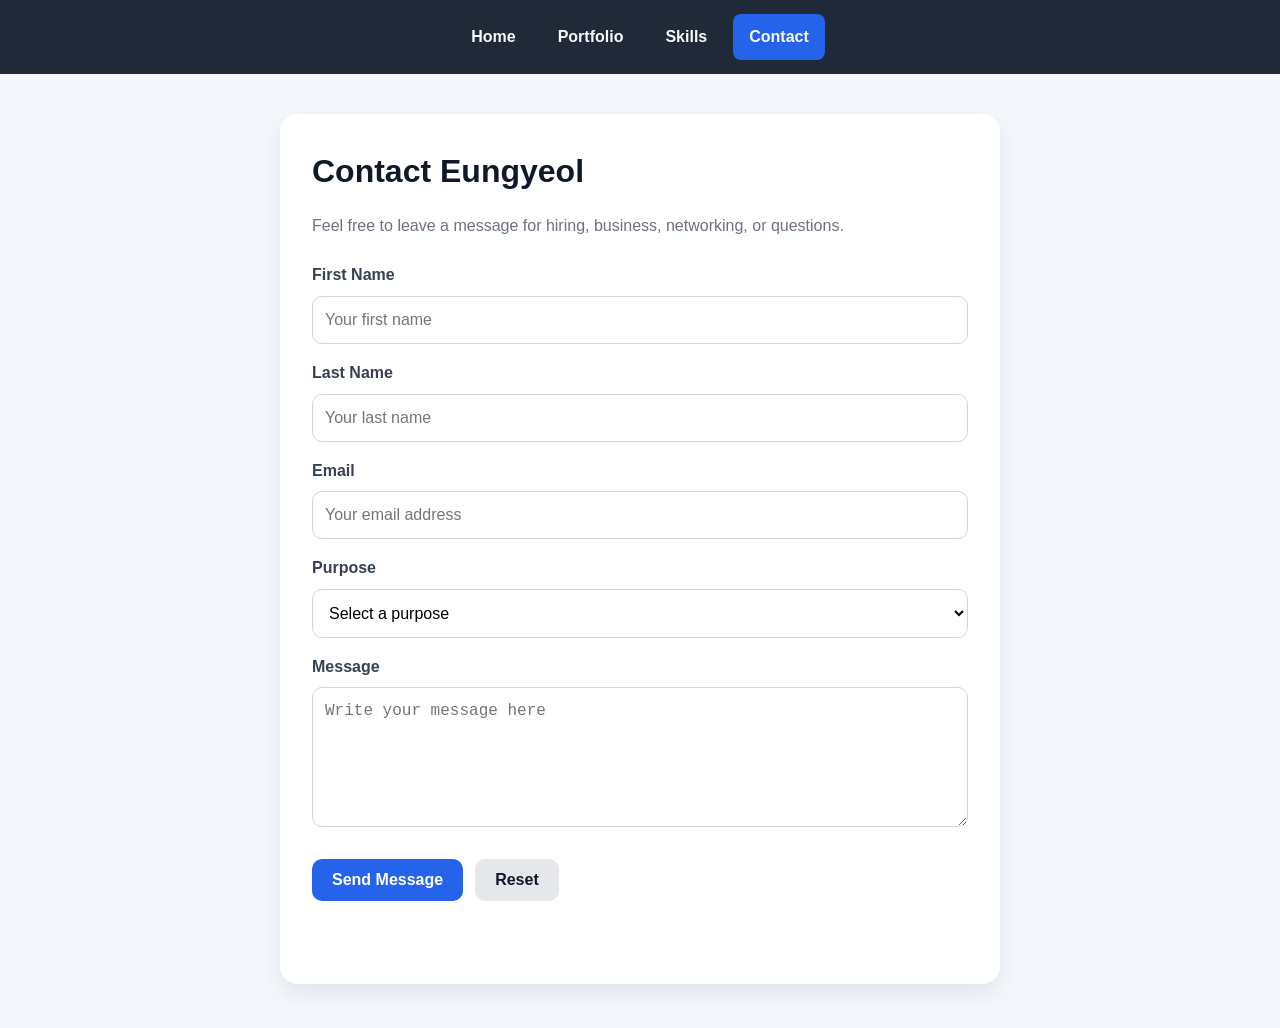
==== ContactPage.html @ 34ec1ff2 "local work dump" ====
<!DOCTYPE html>
<html lang="en">
<head>
  <meta charset="UTF-8">
  <meta name="viewport" content="width=device-width, initial-scale=1.0">
  <title>Contact Page</title>
  <link rel="stylesheet" href="style/style_homepage.css">
  <link rel="stylesheet" href="style/contact.css">
</head>
<body>

  <nav class="topnav">
    <a href="index.html">Home</a>
    <a href="PortfolioPage.html">Portfolio</a>
    <a href="SkillPage.html">Skills</a>
    <a class="active" href="ContactPage.html">Contact</a>
  </nav>

  <main class="contact-page">
    <section class="contact-card">
      <h1>Contact Eungyeol</h1>
      <p class="contact-desc">
        Feel free to leave a message for hiring, business, networking, or questions.
      </p>

      <form id="contactForm" class="contact-form">
        <label for="fname">First Name</label>
        <input type="text" id="fname" name="firstname" placeholder="Your first name">

        <label for="lname">Last Name</label>
        <input type="text" id="lname" name="lastname" placeholder="Your last name">

        <label for="email">Email</label>
        <input type="email" id="email" name="email" placeholder="Your email address">

        <label for="purpose">Purpose</label>
        <select id="purpose" name="purpose">
          <option value="">Select a purpose</option>
          <option value="Hiring">Hiring</option>
          <option value="Business">Business</option>
          <option value="Interaction">Interaction</option>
          <option value="Question">Question</option>
        </select>

        <label for="message">Message</label>
        <textarea id="message" name="message" rows="6" placeholder="Write your message here"></textarea>

        <div class="button-row">
          <button type="submit" class="submit-btn">Send Message</button>
          <button type="reset" class="reset-btn">Reset</button>
        </div>

        <p id="formStatus" class="form-status"></p>
      </form>
    </section>
  </main>

  <!-- Popup -->
  <div id="popupOverlay" class="popup-overlay hidden">
    <div class="popup-box">
      <h2 id="popupTitle">Message Status</h2>
      <p id="popupMessage">Your message was sent successfully.</p>
      <button id="closePopup" class="popup-btn">Close</button>
    </div>
  </div>

  <script src="script/contact.js"></script>
</body>
</html>
---- style/style_homepage.css ----
/* 기본 설정 */
* {
  box-sizing: border-box;
}

body {
  margin: 0;
  font-family: Arial, Helvetica, sans-serif;
  line-height: 1.6;
  background: #f4f7fb;
  color: #222;

}

/* 상단 네비게이션 */
.topnav {
  display: flex;
  justify-content: center;
  align-items: center;
  flex-wrap: wrap;
  background-color: #1f2937;
  padding: 14px 10px;
  gap: 10px;
}

.topnav a {
  color: #f9fafb;
  text-decoration: none;
  padding: 10px 16px;
  border-radius: 8px;
  transition: background-color 0.3s ease, transform 0.2s ease;
  font-weight: 600;
}

.topnav a:hover {
  background-color: #374151;
  transform: translateY(-2px);
}

.topnav a.active {
  background-color: #2563eb;
}

/* 전체 콘텐츠 영역 */
.accordion {
  max-width: 900px;
  margin: 40px auto 20px;
  padding: 0 16px;
}

.accordion-ite {
  background: #ffffff;
  margin-bottom: 20px;
  padding: 24px;
  border-radius: 16px;
  box-shadow: 0 8px 20px rgba(0, 0, 0, 0.08);
  text-align: center;

}

/* 각 섹션 카드 */
.accordion-item {
  background: #ffffff;
  margin-bottom: 20px;
  padding: 24px;
  border-radius: 16px;
  box-shadow: 0 8px 20px rgba(0, 0, 0, 0.08);


}

/* 제목 */
.accordion-ite h1 {
  margin-top: 0;
  color: #111827;

}


.accordion-item h1,
.accordion-item h2 {
  margin-top: 0;
  color: #111827;
  margin-left: 30%;
}

.accordion-item h1 {
  font-size: 2rem;
  margin-bottom: 10px;
  text-align: center;
}

.accordion-ite img {
    height: 300px;
    text-align: center;
    align-items: center;
}

.accordion-item h2 {
  font-size: 1.4rem;
  margin-bottom: 12px;
  border-left: 5px solid #2563eb;
  padding-left: 12px;
  
}

/* 본문 */
.accordion-body {
  font-size: 1rem;
  color: #374151;


  
}

.accordion-body ul {
  margin: 10px 0 0;
  padding-left: 20px;
  margin-left: 31%;
}

.accordion-body li {
  margin-bottom: 8px;
  margin-left: 31%;
}

.accordion-body strong {
    margin-left: 30%;
}

.accordion-item img {
    margin-left: 30%;
}

.accordion-item button {
    margin-left: 30%;
}

/* 강조 문장 */
strong {
  display: inline-block;
  margin-top: 8px;
  color: #4b5563;
  text-align: center;
}

/* 버튼 영역 */
.button-group {
  max-width: 900px;
  margin: 20px auto 50px;
  padding: 0 16px;
  display: flex;
  gap: 12px;
  flex-wrap: wrap;
}

.button-group a {
  text-decoration: none;
}

.accordion-button {

  border: none;
  background-color: #2563eb;
  color: white;
  padding: 12px 20px;
  border-radius: 10px;
  font-size: 1rem;
  font-weight: bold;
  cursor: pointer;
  transition: background-color 0.3s ease, transform 0.2s ease;
}

.bottom {
    text-align: center;
}


.accordion-button:hover {
  background-color: #1d4ed8;
  transform: translateY(-2px);
}

/* 마지막 감사 문구 */
.footer-text {
  max-width: 900px;
  margin: 0 auto 50px;
  padding: 0 16px;
  text-align: center;
  color: #6b7280;
  font-size: 1rem;
}

/* 반응형: 0 ~ 480px */
@media (max-width: 480px) {
  .topnav {
    flex-direction: column;
    align-items: stretch;
  }

  .topnav a {
    text-align: center;
  }

  .accordion-item {
    padding: 18px;
  }

  .accordion-item h1 {
    font-size: 1.6rem;
  }

  .accordion-item h2 {
    font-size: 1.2rem;
  }

  .accordion-button {
    width: 100%;
  }

  .button-group {
    flex-direction: column;
  }
}

/* 반응형: 481 ~ 768px */
@media (min-width: 481px) and (max-width: 768px) {
  .accordion-item {
    padding: 22px;
  }

  .accordion-item h1 {
    font-size: 1.8rem;
  }

  .accordion-item h2 {
    font-size: 1.3rem;
  }
}

/* 반응형: 769px 이상 */
@media (min-width: 769px) {
  .accordion-item h1 {
    font-size: 2.2rem;
  }
}

/* 게이지 바 전체 */
.skill-bar {
  margin: 10px auto;
  width: 830px;
  height: 20px;
  background-color: #dbeafe; /* 연한 파랑 */
  border-radius: 10px;
  overflow: hidden;
}

/* 채워지는 부분 */
.skill-fill {
  height: 100%;
  background: linear-gradient(90deg, #2563eb, #3b82f6);
  color: white;
  text-align: center;
  font-size: 0.85rem;
  line-height: 20px;
  border-radius: 10px;
}

.accordion-header img {
  margin-left:10px;
  margin-bottom:-5px;
}

.theme-toggle {
  border: none;
  background-color: #2563eb;
  color: white;
  padding: 10px 16px;
  border-radius: 8px;
  font-weight: 600;
  cursor: pointer;
}

.theme-toggle:hover {
  background-color: #1d4ed8;
}

body.dark-mode {
  background: #111827;
  color: #f9fafb;
}

body.dark-mode .accordion-ite,
body.dark-mode .accordion-item {
  background: #1f2937;
  color: #f9fafb;
  box-shadow: 0 8px 20px rgba(255, 255, 255, 0.05);
}

body.dark-mode .accordion-item h1,
body.dark-mode .accordion-item h2,
body.dark-mode .accordion-ite h1,
body.dark-mode strong,
body.dark-mode .accordion-body,
body.dark-mode p,
body.dark-mode li {
  color: #f9fafb;
}

.filter-bar {
  max-width: 900px;
  margin: 0 auto 20px;
  padding: 0 16px;
  display: flex;
  gap: 10px;
  flex-wrap: wrap;
}

.filter-btn {
  border: none;
  background-color: #e5e7eb;
  color: #111827;
  padding: 10px 16px;
  border-radius: 10px;
  cursor: pointer;
  font-weight: bold;
}

.filter-btn:hover {
  transform: translateY(-2px);
}

.active-filter {
  background-color: #2563eb;
  color: white;
}

.github-profile {
  margin-top: 20px;
}

.profile-card {
  display: flex;
  gap: 24px;
  align-items: center;
  flex-wrap: wrap;
}

.github-avatar {
  width: 140px;
  height: 140px;
  border-radius: 50%;
  object-fit: cover;
}

.profile-info {
  flex: 1;
  min-width: 240px;
}

.repo-status {
  margin-bottom: 20px;
  color: #6b7280;
}

.repo-grid {
  display: grid;
  grid-template-columns: repeat(auto-fit, minmax(240px, 1fr));
  gap: 20px;
}

.repo-card {
  background: #f9fafb;
  border: 1px solid #dbeafe;
  border-radius: 14px;
  padding: 18px;
  box-shadow: 0 4px 10px rgba(0, 0, 0, 0.04);
}

.repo-card h3 {
  margin-top: 0;
  color: #111827;
}

.repo-link {
  display: inline-block;
  margin-top: 10px;
  text-decoration: none;
  color: #2563eb;
  font-weight: bold;
}

.error-text {
  color: #dc2626;
  font-weight: bold;
}

body.dark-mode .repo-card {
  background: #111827;
  border: 1px solid #374151;
}

body.dark-mode .repo-card h3,
body.dark-mode .repo-card p,
body.dark-mode .repo-link {
  color: #f9fafb;
}

@media (max-width: 480px) {
  .profile-card {
    flex-direction: column;
    align-items: flex-start;
  }

  .theme-toggle {
    width: 100%;
  }
}
---- style/contact.css ----
* {
  box-sizing: border-box;
}

body {
  margin: 0;
  font-family: Arial, Helvetica, sans-serif;
  background: #f4f7fb;
  color: #222;
}

.contact-page {
  min-height: calc(100vh - 70px);
  display: flex;
  justify-content: center;
  align-items: center;
  padding: 40px 16px;
}

.contact-card {
  width: 100%;
  max-width: 720px;
  background: #ffffff;
  padding: 32px;
  border-radius: 18px;
  box-shadow: 0 10px 24px rgba(0, 0, 0, 0.08);
}

.contact-card h1 {
  margin-top: 0;
  margin-bottom: 10px;
  font-size: 2rem;
  color: #111827;
}

.contact-desc {
  margin-bottom: 24px;
  color: #6b7280;
}

.contact-form label {
  display: block;
  margin-bottom: 8px;
  margin-top: 16px;
  font-weight: 600;
  color: #374151;
}

.contact-form input,
.contact-form select,
.contact-form textarea {
  width: 100%;
  padding: 14px 12px;
  border: 1px solid #d1d5db;
  border-radius: 10px;
  font-size: 1rem;
  background: #fff;
  transition: border-color 0.2s ease, box-shadow 0.2s ease;
}

.contact-form input:focus,
.contact-form select:focus,
.contact-form textarea:focus {
  outline: none;
  border-color: #2563eb;
  box-shadow: 0 0 0 3px rgba(37, 99, 235, 0.15);
}

.contact-form textarea {
  resize: vertical;
  min-height: 140px;
}

.button-row {
  display: flex;
  gap: 12px;
  margin-top: 24px;
  flex-wrap: wrap;
}

.submit-btn,
.reset-btn,
.popup-btn {
  border: none;
  border-radius: 10px;
  padding: 12px 20px;
  font-size: 1rem;
  font-weight: bold;
  cursor: pointer;
  transition: transform 0.2s ease, opacity 0.2s ease;
}

.submit-btn {
  background: #2563eb;
  color: white;
}

.reset-btn {
  background: #e5e7eb;
  color: #111827;
}

.popup-btn {
  background: #2563eb;
  color: white;
  width: 100%;
  margin-top: 10px;
}

.submit-btn:hover,
.reset-btn:hover,
.popup-btn:hover {
  transform: translateY(-2px);
}

.form-status {
  margin-top: 16px;
  font-size: 0.95rem;
  font-weight: 600;
  color: #2563eb;
  min-height: 20px;
}

/* Popup */
.popup-overlay {
  position: fixed;
  top: 0;
  left: 0;
  width: 100%;
  height: 100%;
  background: rgba(17, 24, 39, 0.55);
  display: flex;
  justify-content: center;
  align-items: center;
  padding: 16px;
}

.popup-box {
  width: 100%;
  max-width: 400px;
  background: white;
  border-radius: 16px;
  padding: 24px;
  text-align: center;
  box-shadow: 0 10px 30px rgba(0, 0, 0, 0.18);
}

.popup-box h2 {
  margin-top: 0;
  color: #111827;
}

.popup-box p {
  color: #4b5563;
}

.hidden {
  display: none;
}

/* Responsive */
@media (max-width: 480px) {
  .contact-card {
    padding: 22px;
  }

  .contact-card h1 {
    font-size: 1.6rem;
  }

  .button-row {
    flex-direction: column;
  }

  .submit-btn,
  .reset-btn {
    width: 100%;
  }
}

@media (min-width: 481px) and (max-width: 768px) {
  .contact-card {
    padding: 28px;
  }
}
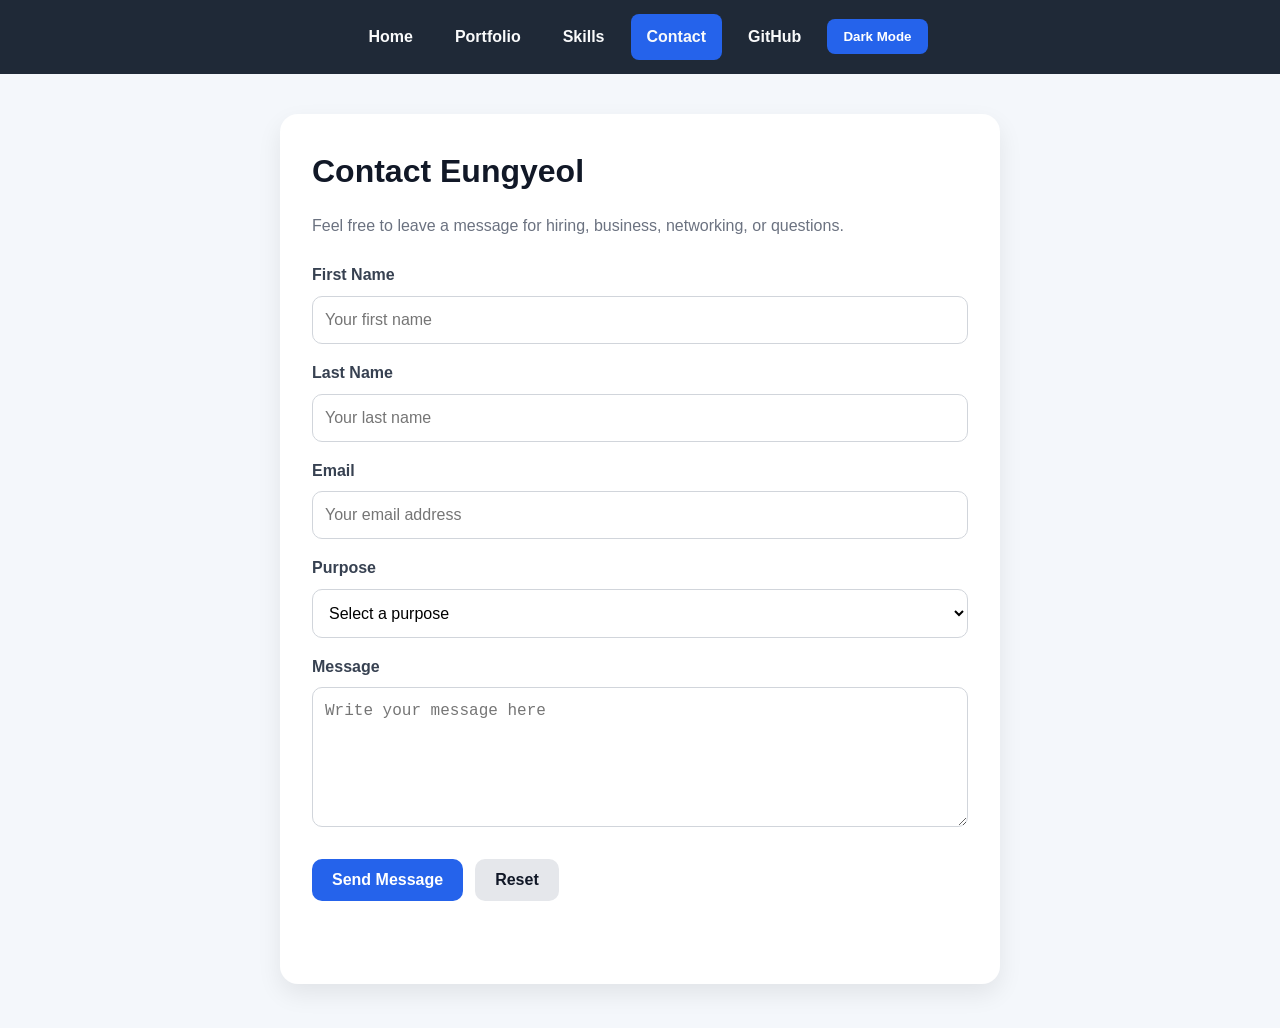
==== commit 616ca49d: "sorting" ====
--- a/ContactPage.html
+++ b/ContactPage.html
@@ -14,6 +14,9 @@
     <a href="PortfolioPage.html">Portfolio</a>
     <a href="SkillPage.html">Skills</a>
     <a class="active" href="ContactPage.html">Contact</a>
+        <a href="GitHubPage.html">GitHub</a>
+    <button id="themeToggle" class="theme-toggle">Dark Mode</button>
+  
   </nav>
 
   <main class="contact-page">
@@ -65,5 +68,6 @@
   </div>
 
   <script src="script/contact.js"></script>
+  <script src="script/main.js"></script>
 </body>
 </html>
